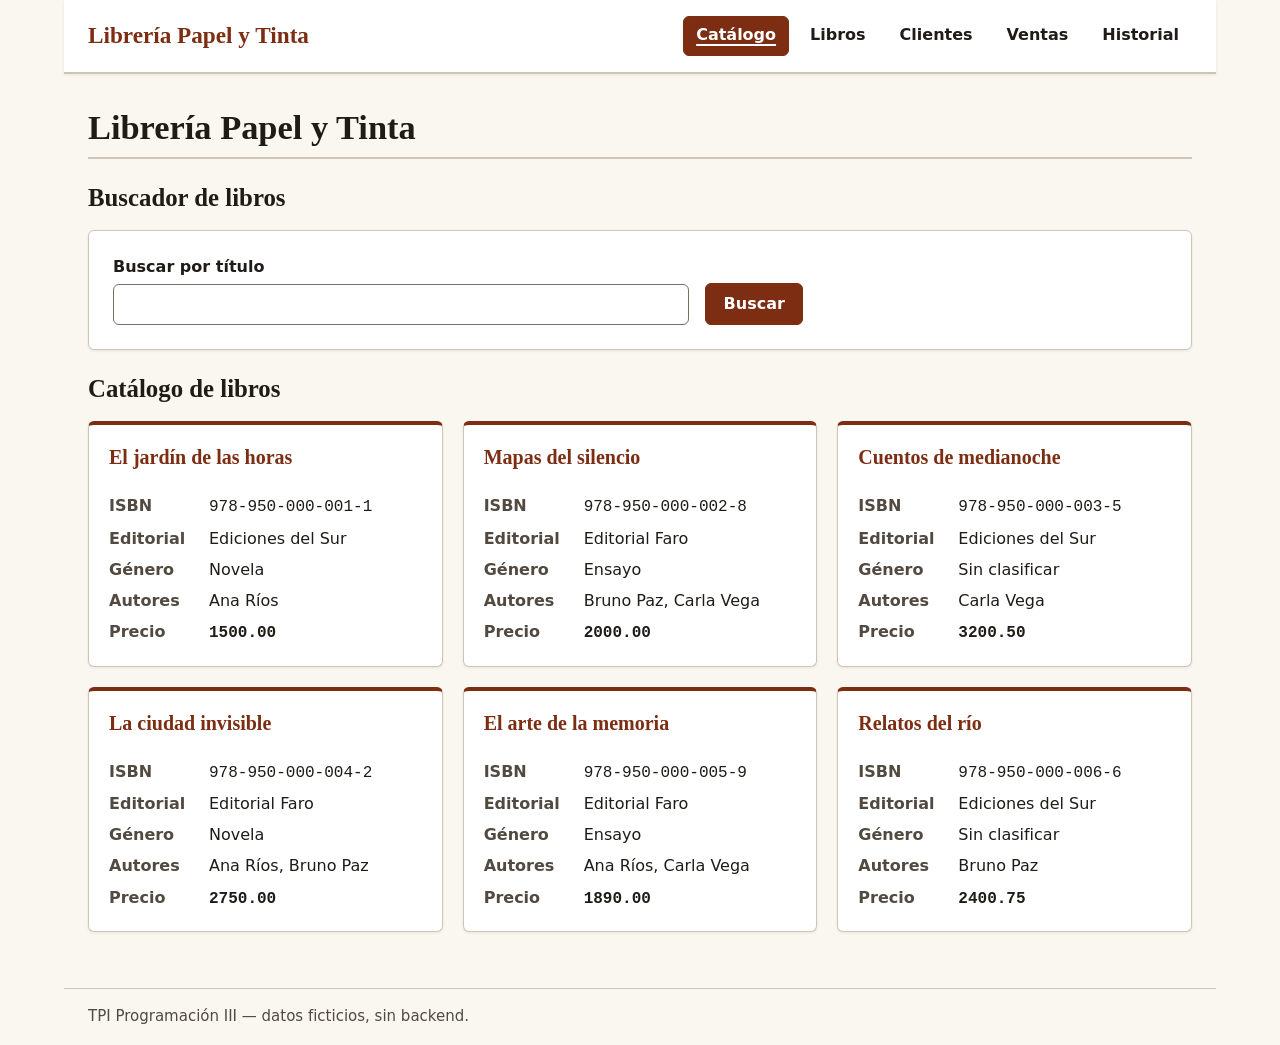
==== frontend/public/index.html @ c7848829 "chore: reorganizar estructura para el Global - frontend/public/: páginas, css/ y js/ del parcial (lo" ====
<!doctype html>
<html lang="es">
<head>
  <meta charset="utf-8">
  <meta name="viewport" content="width=device-width, initial-scale=1.0">
  <title>Catálogo — Librería Papel y Tinta</title>
  <link rel="stylesheet" href="css/estilos.css">
</head>
<body data-vista="catalogo">
  <a class="salto" href="#contenido">Saltar al contenido</a>

  <header class="encabezado">
    <p class="encabezado__marca"><a href="index.html">Librería Papel y Tinta</a></p>
    <nav aria-label="Principal">
      <ul>
        <li><a href="index.html" aria-current="page">Catálogo</a></li>
        <li><a href="libros.html">Libros</a></li>
        <li><a href="clientes.html">Clientes</a></li>
        <li><a href="ventas.html">Ventas</a></li>
        <li><a href="historial.html">Historial</a></li>
      </ul>
    </nav>
  </header>

  <main id="contenido" tabindex="-1">
    <h1>Librería Papel y Tinta</h1>

    <section aria-labelledby="titulo-busqueda">
      <h2 id="titulo-busqueda">Buscador de libros</h2>
      <form id="catalogo-busqueda" role="search" action="index.html" method="get">
        <div class="campo">
          <label for="catalogo-buscar">Buscar por título</label>
          <input type="search" id="catalogo-buscar" name="busqueda" spellcheck="false">
        </div>
        <button type="submit">Buscar</button>
      </form>
    </section>

    <section aria-labelledby="titulo-catalogo">
      <h2 id="titulo-catalogo">Catálogo de libros</h2>

      <p id="catalogo-mensaje-vacio" class="mensaje mensaje--info" data-estado="vacio" role="status" hidden>
        No hay libros en el catálogo.
      </p>
      <p id="catalogo-mensaje-sin-resultados" class="mensaje mensaje--info" data-estado="sin-resultados" role="status" hidden>
        No se encontraron libros con ese título.
      </p>

      <ul id="catalogo-lista" class="catalogo-lista">
        <li data-libro-id="1">
          <article class="tarjeta-libro">
            <h3 data-campo="titulo">El jardín de las horas</h3>
            <dl>
              <dt>ISBN</dt>
              <dd data-campo="isbn">978-950-000-001-1</dd>
              <dt>Editorial</dt>
              <dd data-campo="editorial">Ediciones del Sur</dd>
              <dt>Género</dt>
              <dd data-campo="genero">Novela</dd>
              <dt>Autores</dt>
              <dd data-campo="autores">Ana Ríos</dd>
              <dt>Precio</dt>
              <dd data-campo="precio">1500.00</dd>
            </dl>
          </article>
        </li>
        <li data-libro-id="2">
          <article class="tarjeta-libro">
            <h3 data-campo="titulo">Mapas del silencio</h3>
            <dl>
              <dt>ISBN</dt>
              <dd data-campo="isbn">978-950-000-002-8</dd>
              <dt>Editorial</dt>
              <dd data-campo="editorial">Editorial Faro</dd>
              <dt>Género</dt>
              <dd data-campo="genero">Ensayo</dd>
              <dt>Autores</dt>
              <dd data-campo="autores">Bruno Paz, Carla Vega</dd>
              <dt>Precio</dt>
              <dd data-campo="precio">2000.00</dd>
            </dl>
          </article>
        </li>
        <li data-libro-id="3">
          <article class="tarjeta-libro">
            <h3 data-campo="titulo">Cuentos de medianoche</h3>
            <dl>
              <dt>ISBN</dt>
              <dd data-campo="isbn">978-950-000-003-5</dd>
              <dt>Editorial</dt>
              <dd data-campo="editorial">Ediciones del Sur</dd>
              <dt>Género</dt>
              <dd data-campo="genero">Sin clasificar</dd>
              <dt>Autores</dt>
              <dd data-campo="autores">Carla Vega</dd>
              <dt>Precio</dt>
              <dd data-campo="precio">3200.50</dd>
            </dl>
          </article>
        </li>
        <li data-libro-id="4">
          <article class="tarjeta-libro">
            <h3 data-campo="titulo">La ciudad invisible</h3>
            <dl>
              <dt>ISBN</dt>
              <dd data-campo="isbn">978-950-000-004-2</dd>
              <dt>Editorial</dt>
              <dd data-campo="editorial">Editorial Faro</dd>
              <dt>Género</dt>
              <dd data-campo="genero">Novela</dd>
              <dt>Autores</dt>
              <dd data-campo="autores">Ana Ríos, Bruno Paz</dd>
              <dt>Precio</dt>
              <dd data-campo="precio">2750.00</dd>
            </dl>
          </article>
        </li>
      </ul>
    </section>

    <template id="plantilla-tarjeta-libro">
      <li data-libro-id="">
        <article class="tarjeta-libro">
          <h3 data-campo="titulo"></h3>
          <dl>
            <dt>ISBN</dt>
            <dd data-campo="isbn"></dd>
            <dt>Editorial</dt>
            <dd data-campo="editorial"></dd>
            <dt>Género</dt>
            <dd data-campo="genero"></dd>
            <dt>Autores</dt>
            <dd data-campo="autores"></dd>
            <dt>Precio</dt>
            <dd data-campo="precio"></dd>
          </dl>
        </article>
      </li>
    </template>
  </main>

  <footer class="pie">
    <p>TPI Programación III — datos ficticios, sin backend.</p>
  </footer>

  <script defer src="js/datos.js"></script>
  <script defer src="js/persistencia.js"></script>
  <script defer src="js/catalogo.js"></script>
</body>
</html>
---- frontend/public/css/estilos.css ----
/* ==========================================================================
   Identidad visual y maquetación adaptable — Librería Papel y Tinta (C-02)
   100 % CSS3 nativo en archivo externo, sin frameworks ni recursos remotos.
   ========================================================================== */

:root {
  /* Superficies y fondos */
  --color-fondo: #faf6f0;
  --color-superficie: #ffffff;
  --color-superficie-alt: #f2ebe1;

  /* Texto (contraste WCAG AA/AAA sobre fondo y superficie) */
  --color-texto: #1f1c18;
  --color-texto-secundario: #524a40;

  /* Marca y acentos */
  --color-primario: #7c2d12;
  --color-primario-hover: #5c1f0b;
  --color-secundario: #1e3a5f;
  --color-secundario-hover: #142842;
  --color-foco: #0f4c81;

  /* Bordes, radios y sombras */
  --color-borde: #cfc5b7;
  --color-borde-fuerte: #786f63;
  --radio-borde: 0.375rem;
  --sombra-tarjeta: 0 1px 3px rgba(31, 28, 24, 0.08);

  /* Estados semánticos (fondo + borde + texto de alto contraste) */
  --color-info-fondo: #eef4fa;
  --color-info-borde: #1e3a5f;
  --color-info-texto: #142842;

  --color-ok-fondo: #edf7ed;
  --color-ok-borde: #1b5e20;
  --color-ok-texto: #134217;

  --color-error-fondo: #fdf0ef;
  --color-error-borde: #991b1b;
  --color-error-texto: #6b1111;

  /* Pilas tipográficas nativas (0 peticiones externas) */
  --fuente-cuerpo: system-ui, -apple-system, BlinkMacSystemFont, "Segoe UI", Roboto, "Helvetica Neue", Arial, sans-serif;
  --fuente-titulos: Georgia, "Cambria", "Times New Roman", Times, serif;
  --fuente-mono: ui-monospace, "Cascadia Mono", "Consolas", "Liberation Mono", monospace;

  /* Escala de espaciado */
  --espacio-xs: 0.25rem;
  --espacio-sm: 0.5rem;
  --espacio-md: 1rem;
  --espacio-lg: 1.5rem;
  --espacio-xl: 2rem;
}

:where(*, *::before, *::after) {
  box-sizing: border-box;
}

[hidden] {
  display: none !important;
}

html {
  font-size: 100%;
  -webkit-text-size-adjust: 100%;
}

body {
  margin: 0;
  min-height: 100dvh;
  display: flex;
  flex-direction: column;
  font-family: var(--fuente-cuerpo);
  font-size: 1rem;
  line-height: 1.55;
  background-color: var(--color-fondo);
  color: var(--color-texto);
  overflow-wrap: break-word;
}

img,
svg {
  max-width: 100%;
  height: auto;
  display: block;
}

/* Tipografía de encabezados y enlaces */
h1,
h2,
h3 {
  font-family: var(--fuente-titulos);
  color: var(--color-texto);
  line-height: 1.25;
  margin-block: 0 var(--espacio-md);
}

h1 {
  font-size: clamp(1.6rem, 1.35rem + 1.2vw, 2.15rem);
  border-bottom: 2px solid var(--color-borde);
  padding-bottom: var(--espacio-sm);
}

h2 {
  font-size: clamp(1.25rem, 1.1rem + 0.7vw, 1.55rem);
}

h3 {
  font-size: clamp(1.1rem, 1.02rem + 0.4vw, 1.25rem);
}

p {
  margin-block: 0 var(--espacio-md);
}

a {
  color: var(--color-secundario);
  text-decoration: underline;
  text-underline-offset: 0.2rem;
}

a:hover {
  color: var(--color-primario);
}

/* Foco visible de alto contraste en todos los controles */
:focus-visible {
  outline: 3px solid var(--color-foco);
  outline-offset: 2px;
}

/* Utilidad para texto exclusivo de lectores de pantalla */
.visualmente-oculto {
  position: absolute !important;
  clip-path: inset(50%) !important;
  overflow: hidden !important;
  width: 1px !important;
  height: 1px !important;
  margin: -1px !important;
  padding: 0 !important;
  border: 0 !important;
  white-space: nowrap !important;
}

/* Enlace "Saltar al contenido": oculto hasta recibir foco */
.salto:not(:focus):not(:focus-visible) {
  position: absolute !important;
  clip-path: inset(50%) !important;
  overflow: hidden !important;
  width: 1px !important;
  height: 1px !important;
  margin: -1px !important;
  padding: 0 !important;
  border: 0 !important;
  white-space: nowrap !important;
}

.salto:focus,
.salto:focus-visible {
  align-self: flex-start;
  display: inline-block;
  margin: var(--espacio-sm) clamp(0.75rem, 3vw, 1.5rem);
  padding: var(--espacio-sm) 0.85rem;
  background-color: var(--color-superficie);
  color: var(--color-texto);
  border: 2px solid var(--color-primario);
  border-radius: var(--radio-borde);
  font-weight: 700;
  text-decoration: none;
  box-shadow: var(--sombra-tarjeta);
}

/* Contenedores principales centrados y adaptables (320 px a 1280 px) */
.encabezado,
main,
.pie {
  width: 100%;
  max-width: 72rem;
  margin-inline: auto;
  padding-inline: clamp(0.75rem, 3vw, 1.5rem);
}

/* Cabecera y navegación principal (Flexbox) */
.encabezado {
  display: flex;
  flex-wrap: wrap;
  align-items: center;
  justify-content: space-between;
  gap: 0.75rem 1.5rem;
  padding-block: 1rem;
  background-color: var(--color-superficie);
  border-bottom: 2px solid var(--color-borde);
  box-shadow: var(--sombra-tarjeta);
}

.encabezado__marca {
  margin: 0;
  font-family: var(--fuente-titulos);
  font-size: clamp(1.2rem, 1.05rem + 0.6vw, 1.45rem);
  font-weight: 700;
}

.encabezado__marca a {
  color: var(--color-primario);
  text-decoration: none;
}

.encabezado__marca a:hover {
  color: var(--color-primario-hover);
  text-decoration: underline;
}

.encabezado nav ul {
  display: flex;
  flex-wrap: wrap;
  align-items: center;
  gap: 0.4rem 0.5rem;
  list-style: none;
  margin: 0;
  padding: 0;
}

.encabezado nav a {
  display: inline-block;
  color: var(--color-texto);
  text-decoration: none;
  font-weight: 600;
  padding: 0.4rem 0.75rem;
  border-radius: var(--radio-borde);
  border: 1px solid transparent;
}

.encabezado nav a:hover {
  background-color: var(--color-superficie-alt);
  border-color: var(--color-borde);
  color: var(--color-texto);
  text-decoration: underline;
}

.encabezado nav a[aria-current="page"] {
  background-color: var(--color-primario);
  color: #ffffff;
  border-color: var(--color-primario);
  font-weight: 700;
  text-decoration: underline;
  text-decoration-thickness: 2px;
  text-underline-offset: 0.25rem;
}

main {
  flex: 1;
  padding-block: clamp(1.25rem, 3vw, 2rem);
}

section {
  margin-block: var(--espacio-lg);
}

.pie {
  padding-block: 1rem;
  border-top: 1px solid var(--color-borde);
  color: var(--color-texto-secundario);
  font-size: 0.9375rem;
}

.pie p {
  margin: 0;
}

/* Aviso de maqueta y mensajes de estado (no dependen solo del color) */
.aviso-maqueta,
.mensaje {
  padding: 0.85rem 1rem;
  margin-block: var(--espacio-md);
  border: 1px solid var(--color-info-borde);
  border-inline-start-width: 5px;
  border-radius: var(--radio-borde);
  background-color: var(--color-info-fondo);
  color: var(--color-info-texto);
}

.aviso-maqueta::before,
.mensaje--info::before {
  content: "ℹ ";
  font-weight: 700;
}

.mensaje--info {
  border-style: solid;
}

.mensaje--ok {
  background-color: var(--color-ok-fondo);
  border-color: var(--color-ok-borde);
  color: var(--color-ok-texto);
  border-width: 2px;
  border-inline-start-width: 6px;
  border-style: solid;
  font-weight: 600;
}

.mensaje--ok::before {
  content: "✓ ";
  font-weight: 700;
}

.mensaje--error {
  background-color: var(--color-error-fondo);
  border-color: var(--color-error-borde);
  color: var(--color-error-texto);
  border-width: 2px;
  border-inline-start-width: 6px;
  border-style: dashed;
  border-inline-start-style: solid;
}

.mensaje--error > p:first-child {
  font-weight: 700;
  margin-block-end: var(--espacio-xs);
}

.mensaje--error > p:first-child::before {
  content: "⚠ ";
  font-weight: 700;
}

.mensaje--error ul {
  margin: var(--espacio-xs) 0 0 0;
  padding-inline-start: 1.25rem;
}

/* Formularios, paneles, fieldsets y controles */
#catalogo-busqueda,
#form-libro,
#form-cliente,
#form-venta {
  background-color: var(--color-superficie);
  border: 1px solid var(--color-borde);
  border-radius: var(--radio-borde);
  padding: clamp(0.9rem, 2.5vw, 1.5rem);
  box-shadow: var(--sombra-tarjeta);
  max-width: 100%;
}

#catalogo-busqueda {
  display: flex;
  flex-wrap: wrap;
  align-items: flex-end;
  gap: 0.75rem 1rem;
}

#catalogo-busqueda .campo {
  flex: 1 1 14rem;
  margin-block-end: 0;
}

.campo {
  margin-block-end: var(--espacio-md);
  min-width: 0;
  max-width: 36rem;
}

label {
  display: block;
  font-weight: 600;
  color: var(--color-texto);
  margin-block-end: 0.3rem;
}

#libro-autores-opciones {
  display: flex;
  flex-wrap: wrap;
  gap: 0.5rem 1.25rem;
}

.opcion-casilla {
  display: inline-flex;
  align-items: center;
  gap: 0.5rem;
  min-height: 2.25rem;
  padding: 0.25rem 0.6rem;
  background-color: var(--color-superficie-alt);
  border: 1px solid var(--color-borde);
  border-radius: var(--radio-borde);
}

.opcion-casilla input[type="checkbox"] {
  width: 1.1rem;
  height: 1.1rem;
  margin: 0;
  accent-color: var(--color-primario);
  cursor: pointer;
}

.opcion-casilla label {
  display: inline;
  font-weight: 500;
  margin-block-end: 0;
  cursor: pointer;
}

input[type="text"],
input[type="search"],
input[type="email"],
input[type="number"],
select {
  font: inherit;
  width: 100%;
  max-width: 100%;
  min-height: 2.5rem;
  padding: 0.45rem 0.65rem;
  border: 1px solid var(--color-borde-fuerte);
  border-radius: var(--radio-borde);
  background-color: var(--color-superficie);
  color: var(--color-texto);
}

td input[type="number"] {
  width: 5.5rem;
  min-height: 2.25rem;
}

/* Botones primarios (submit) y secundarios (button) */
button {
  font: inherit;
  font-weight: 600;
  min-height: 2.5rem;
  padding: 0.5rem 1.1rem;
  border-radius: var(--radio-borde);
  border: 1px solid var(--color-borde-fuerte);
  background-color: var(--color-superficie-alt);
  color: var(--color-texto);
  cursor: pointer;
  max-width: 100%;
}

button:hover:not(:disabled) {
  background-color: var(--color-borde);
}

button[type="submit"] {
  background-color: var(--color-primario);
  border-color: var(--color-primario);
  color: #ffffff;
}

button[type="submit"]:hover:not(:disabled) {
  background-color: var(--color-primario-hover);
  border-color: var(--color-primario-hover);
}

button:disabled {
  opacity: 0.6;
  cursor: not-allowed;
}

fieldset {
  min-width: 0;
  max-width: 100%;
  margin-block: 0 var(--espacio-md);
  padding: clamp(0.75rem, 2vw, 1.25rem);
  border: 1px solid var(--color-borde);
  border-radius: var(--radio-borde);
  background-color: var(--color-fondo);
}

legend {
  font-family: var(--fuente-titulos);
  font-weight: 700;
  padding-inline: 0.4rem;
  color: var(--color-texto);
}

/* Grilla de tarjetas en catálogo (CSS Grid adaptable sin desborde en 320 px) */
.catalogo-lista {
  list-style: none;
  padding: 0;
  margin: var(--espacio-md) 0;
  display: grid;
  grid-template-columns: repeat(auto-fill, minmax(min(100%, 17.5rem), 1fr));
  gap: 1.25rem;
}

.catalogo-lista > li {
  min-width: 0;
  display: flex;
}

.tarjeta-libro,
.detalle-venta {
  width: 100%;
  min-width: 0;
  background-color: var(--color-superficie);
  border: 1px solid var(--color-borde);
  border-top: 4px solid var(--color-primario);
  border-radius: var(--radio-borde);
  padding: clamp(0.9rem, 2.5vw, 1.25rem);
  box-shadow: var(--sombra-tarjeta);
}

.tarjeta-libro {
  display: flex;
  flex-direction: column;
  justify-content: space-between;
}

.detalle-venta {
  margin-block-end: var(--espacio-lg);
}

.tarjeta-libro h3,
.detalle-venta h3 {
  margin-top: 0;
  color: var(--color-primario);
}

/* Metadatos en tarjetas y detalles (<dl> con CSS Grid) */
dl {
  margin: var(--espacio-sm) 0 0 0;
  display: grid;
  grid-template-columns: 1fr;
  gap: 0.2rem 0.75rem;
}

@media (min-width: 22.5rem) {
  dl {
    grid-template-columns: minmax(5.5rem, auto) 1fr;
    gap: 0.4rem 0.75rem;
    align-items: baseline;
  }
}

dt {
  font-weight: 700;
  color: var(--color-texto-secundario);
  margin-top: 0.25rem;
}

@media (min-width: 22.5rem) {
  dt {
    margin-top: 0;
  }
}

dd {
  margin-inline-start: 0;
  min-width: 0;
  overflow-wrap: anywhere;
}

/* Datos tabulares y códigos (ISBN, IDs, importes) */
[data-campo="isbn"],
[data-campo="id"],
[data-campo="precio"],
[data-campo="precioUnitario"],
[data-campo="subtotal"],
[data-campo="total"] {
  font-family: var(--fuente-mono);
  font-variant-numeric: tabular-nums;
}

[data-campo="precio"],
[data-campo="subtotal"],
[data-campo="total"] {
  font-weight: 700;
}

/* Tablas con contenedor de desplazamiento horizontal propio */
.tabla-contenedor {
  position: relative;
  width: 100%;
  max-width: 100%;
  overflow-x: auto;
  -webkit-overflow-scrolling: touch;
  margin-block: var(--espacio-md);
  border: 1px solid var(--color-borde);
  border-radius: var(--radio-borde);
  background-color: var(--color-superficie);
  box-shadow: var(--sombra-tarjeta);
}

table {
  width: 100%;
  min-width: 34rem;
  border-collapse: collapse;
}

caption {
  text-align: left;
  font-family: var(--fuente-titulos);
  font-weight: 700;
  padding: 0.65rem 0.75rem;
  background-color: var(--color-superficie-alt);
  border-bottom: 1px solid var(--color-borde);
  color: var(--color-texto);
}

th,
td {
  border-bottom: 1px solid var(--color-borde);
  padding: 0.6rem 0.75rem;
  text-align: left;
  vertical-align: middle;
}

thead th {
  background-color: var(--color-superficie-alt);
  color: var(--color-texto);
  font-weight: 700;
  border-bottom: 2px solid var(--color-borde-fuerte);
  white-space: nowrap;
}

tbody tr:nth-child(even) {
  background-color: #fcfaf7;
}

tfoot th,
tfoot td {
  background-color: var(--color-superficie-alt);
  border-top: 2px solid var(--color-borde-fuerte);
  border-bottom: none;
  font-weight: 700;
}

td[data-campo="precio"],
td[data-campo="precioUnitario"],
td[data-campo="subtotal"],
td[data-campo="total"],
td[data-campo="id"],
td[data-campo="fecha"] {
  white-space: nowrap;
}
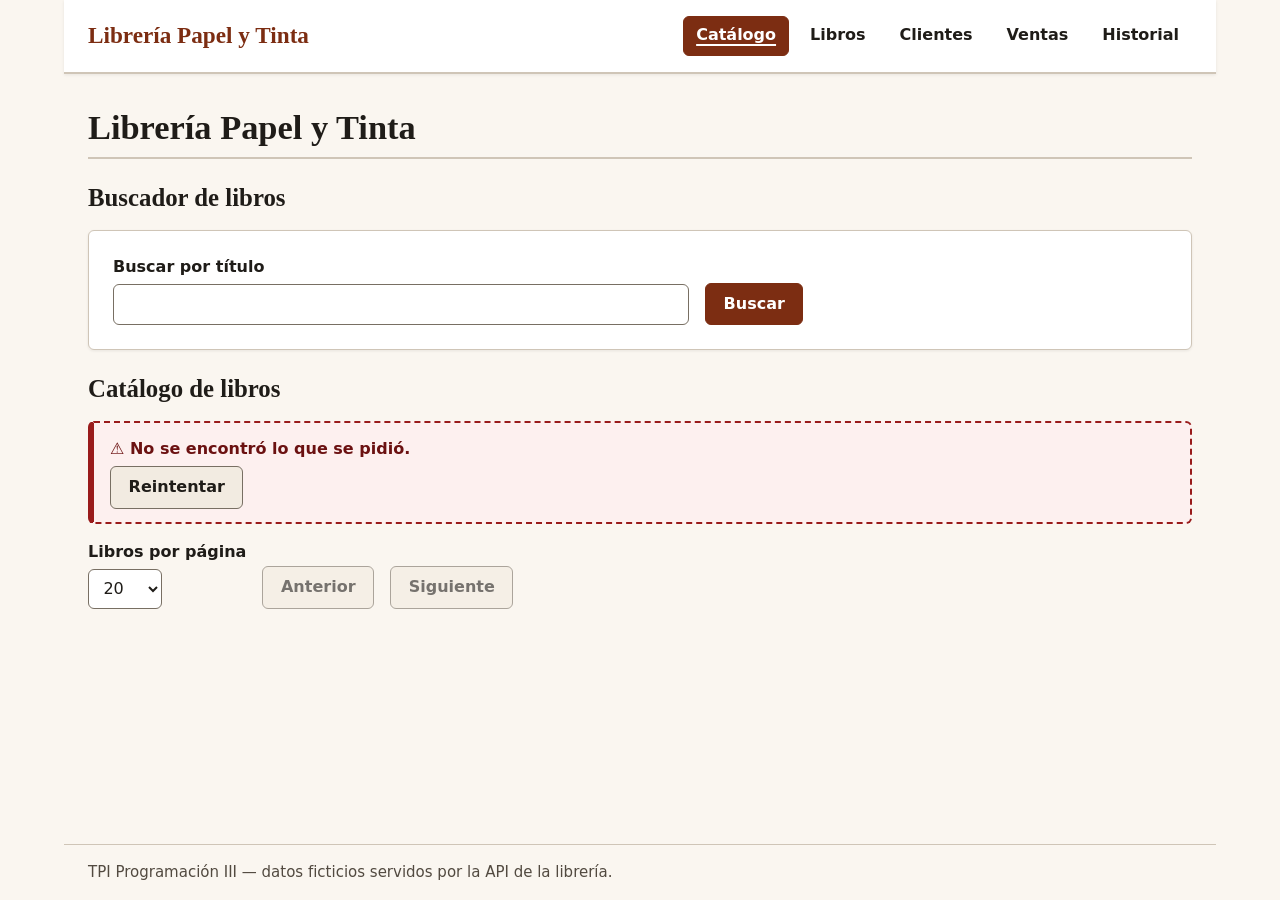
==== commit 5c1d8b2f: "feat(frontend): cliente HTTP y catálogo desde la API (I-02) Co-Authored-By: Claude Opus 5.5 <noreply" ====
--- a/frontend/public/index.html
+++ b/frontend/public/index.html
@@ -30,92 +30,75 @@
       <form id="catalogo-busqueda" role="search" action="index.html" method="get">
         <div class="campo">
           <label for="catalogo-buscar">Buscar por título</label>
-          <input type="search" id="catalogo-buscar" name="busqueda" spellcheck="false">
+          <input type="search" id="catalogo-buscar" name="busqueda" spellcheck="false" autocomplete="off">
         </div>
         <button type="submit">Buscar</button>
       </form>
     </section>
 
     <section aria-labelledby="titulo-catalogo">
-      <h2 id="titulo-catalogo">Catálogo de libros</h2>
+      <h2 id="titulo-catalogo" tabindex="-1">Catálogo de libros</h2>
 
+      <p id="catalogo-mensaje-cargando" class="mensaje mensaje--info" data-estado="cargando" role="status" hidden>
+        Cargando libros…
+      </p>
       <p id="catalogo-mensaje-vacio" class="mensaje mensaje--info" data-estado="vacio" role="status" hidden>
         No hay libros en el catálogo.
       </p>
       <p id="catalogo-mensaje-sin-resultados" class="mensaje mensaje--info" data-estado="sin-resultados" role="status" hidden>
         No se encontraron libros con ese título.
       </p>
+      <div id="catalogo-mensaje-error" class="mensaje mensaje--error" data-estado="error" role="alert" hidden>
+        <p id="catalogo-mensaje-error-texto"></p>
+        <button type="button" id="catalogo-reintentar">Reintentar</button>
+      </div>
 
-      <ul id="catalogo-lista" class="catalogo-lista">
-        <li data-libro-id="1">
-          <article class="tarjeta-libro">
-            <h3 data-campo="titulo">El jardín de las horas</h3>
-            <dl>
-              <dt>ISBN</dt>
-              <dd data-campo="isbn">978-950-000-001-1</dd>
-              <dt>Editorial</dt>
-              <dd data-campo="editorial">Ediciones del Sur</dd>
-              <dt>Género</dt>
-              <dd data-campo="genero">Novela</dd>
-              <dt>Autores</dt>
-              <dd data-campo="autores">Ana Ríos</dd>
-              <dt>Precio</dt>
-              <dd data-campo="precio">1500.00</dd>
-            </dl>
-          </article>
-        </li>
-        <li data-libro-id="2">
-          <article class="tarjeta-libro">
-            <h3 data-campo="titulo">Mapas del silencio</h3>
-            <dl>
-              <dt>ISBN</dt>
-              <dd data-campo="isbn">978-950-000-002-8</dd>
-              <dt>Editorial</dt>
-              <dd data-campo="editorial">Editorial Faro</dd>
-              <dt>Género</dt>
-              <dd data-campo="genero">Ensayo</dd>
-              <dt>Autores</dt>
-              <dd data-campo="autores">Bruno Paz, Carla Vega</dd>
-              <dt>Precio</dt>
-              <dd data-campo="precio">2000.00</dd>
-            </dl>
-          </article>
-        </li>
-        <li data-libro-id="3">
-          <article class="tarjeta-libro">
-            <h3 data-campo="titulo">Cuentos de medianoche</h3>
-            <dl>
-              <dt>ISBN</dt>
-              <dd data-campo="isbn">978-950-000-003-5</dd>
-              <dt>Editorial</dt>
-              <dd data-campo="editorial">Ediciones del Sur</dd>
-              <dt>Género</dt>
-              <dd data-campo="genero">Sin clasificar</dd>
-              <dt>Autores</dt>
-              <dd data-campo="autores">Carla Vega</dd>
-              <dt>Precio</dt>
-              <dd data-campo="precio">3200.50</dd>
-            </dl>
-          </article>
-        </li>
-        <li data-libro-id="4">
-          <article class="tarjeta-libro">
-            <h3 data-campo="titulo">La ciudad invisible</h3>
-            <dl>
-              <dt>ISBN</dt>
-              <dd data-campo="isbn">978-950-000-004-2</dd>
-              <dt>Editorial</dt>
-              <dd data-campo="editorial">Editorial Faro</dd>
-              <dt>Género</dt>
-              <dd data-campo="genero">Novela</dd>
-              <dt>Autores</dt>
-              <dd data-campo="autores">Ana Ríos, Bruno Paz</dd>
-              <dt>Precio</dt>
-              <dd data-campo="precio">2750.00</dd>
-            </dl>
-          </article>
-        </li>
-      </ul>
+      <ul id="catalogo-lista" class="catalogo-lista" hidden></ul>
+
+      <div class="paginacion" role="group" aria-label="Paginación del catálogo">
+        <div class="paginacion__limite">
+          <label for="catalogo-limite">Libros por página</label>
+          <select id="catalogo-limite" name="limite">
+            <option value="2">2</option>
+            <option value="5">5</option>
+            <option value="10">10</option>
+            <option value="20" selected>20</option>
+            <option value="50">50</option>
+            <option value="100">100</option>
+          </select>
+        </div>
+        <button type="button" id="catalogo-anterior">Anterior</button>
+        <button type="button" id="catalogo-siguiente">Siguiente</button>
+        <p id="catalogo-rango" role="status"></p>
+      </div>
+    </section>
+
+    <section id="catalogo-detalle" class="detalle-libro" aria-labelledby="titulo-detalle" hidden>
+      <h2 id="titulo-detalle" tabindex="-1">Detalle del libro</h2>
+      <p id="detalle-mensaje-cargando" class="mensaje mensaje--info" role="status" hidden>
+        Cargando detalle…
+      </p>
+      <p id="detalle-mensaje-error" class="mensaje mensaje--error" role="alert" hidden></p>
+      <div id="detalle-contenido" hidden>
+        <dl>
+          <dt>Título</dt>
+          <dd data-campo="titulo"></dd>
+          <dt>ISBN</dt>
+          <dd data-campo="isbn"></dd>
+          <dt>Precio</dt>
+          <dd data-campo="precio"></dd>
+          <dt>Stock</dt>
+          <dd data-campo="stock"></dd>
+          <dt>Editorial</dt>
+          <dd data-campo="editorial"></dd>
+          <dt>Género</dt>
+          <dd data-campo="genero"></dd>
+        </dl>
+        <h3>Autores</h3>
+        <ol id="detalle-autores" class="detalle-libro__autores"></ol>
+        <p id="detalle-sin-autores" hidden>Este libro no tiene autores registrados.</p>
+      </div>
+      <button type="button" id="detalle-cerrar">Cerrar detalle</button>
     </section>
 
     <template id="plantilla-tarjeta-libro">
@@ -125,26 +108,24 @@
           <dl>
             <dt>ISBN</dt>
             <dd data-campo="isbn"></dd>
+            <dt>Precio</dt>
+            <dd data-campo="precio"></dd>
             <dt>Editorial</dt>
             <dd data-campo="editorial"></dd>
             <dt>Género</dt>
             <dd data-campo="genero"></dd>
-            <dt>Autores</dt>
-            <dd data-campo="autores"></dd>
-            <dt>Precio</dt>
-            <dd data-campo="precio"></dd>
           </dl>
+          <button type="button" data-accion="detalle">Ver detalle<span class="visualmente-oculto" data-campo="titulo-accesible"></span></button>
         </article>
       </li>
     </template>
   </main>
 
   <footer class="pie">
-    <p>TPI Programación III — datos ficticios, sin backend.</p>
+    <p>TPI Programación III — datos ficticios servidos por la API de la librería.</p>
   </footer>
 
-  <script defer src="js/datos.js"></script>
-  <script defer src="js/persistencia.js"></script>
+  <script defer src="js/api.js"></script>
   <script defer src="js/catalogo.js"></script>
 </body>
 </html>
--- a/frontend/public/css/estilos.css
+++ b/frontend/public/css/estilos.css
@@ -487,7 +487,8 @@
 }
 
 .tarjeta-libro,
-.detalle-venta {
+.detalle-venta,
+.detalle-libro {
   width: 100%;
   min-width: 0;
   background-color: var(--color-superficie);
@@ -504,7 +505,8 @@
   justify-content: space-between;
 }
 
-.detalle-venta {
+.detalle-venta,
+.detalle-libro {
   margin-block-end: var(--espacio-lg);
 }
 
@@ -631,3 +633,45 @@
 td[data-campo="fecha"] {
   white-space: nowrap;
 }
+
+/* Paginación y detalle del catálogo */
+.paginacion {
+  display: flex;
+  flex-wrap: wrap;
+  align-items: flex-end;
+  gap: var(--espacio-sm) var(--espacio-md);
+  margin-block: var(--espacio-md);
+}
+
+.paginacion__limite {
+  min-width: 0;
+}
+
+.paginacion label {
+  margin-block-end: var(--espacio-xs);
+}
+
+.paginacion select {
+  width: auto;
+}
+
+.paginacion p {
+  margin: 0;
+  align-self: center;
+  color: var(--color-texto-secundario);
+}
+
+.tarjeta-libro > button {
+  align-self: flex-start;
+  margin-block-start: var(--espacio-md);
+}
+
+.detalle-libro__autores {
+  margin-block: 0 var(--espacio-md);
+  padding-inline-start: var(--espacio-lg);
+}
+
+.detalle-libro h2 {
+  border-bottom: 0;
+  color: var(--color-primario);
+}
